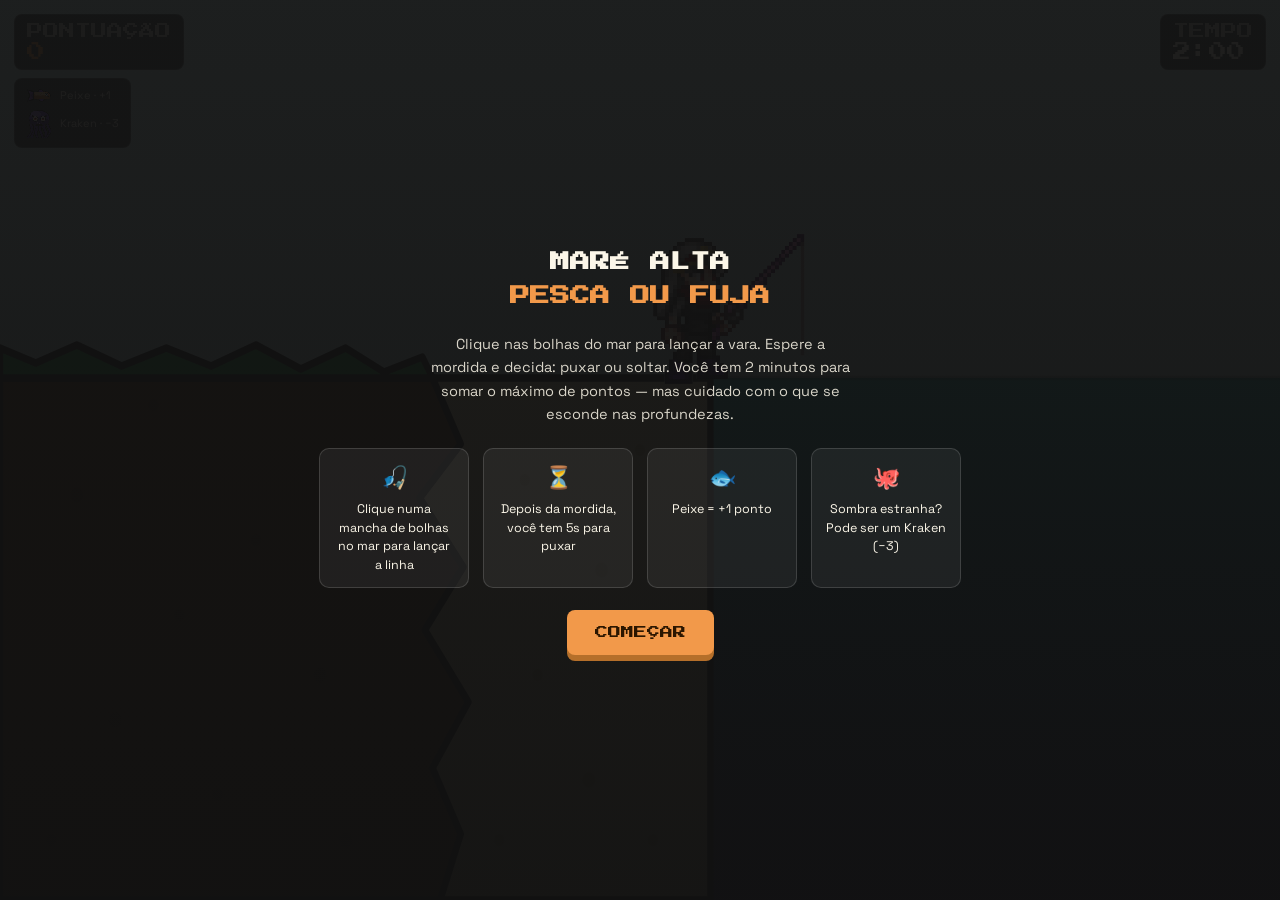
==== pesca/index.html @ 53584118 "Add files via upload" ====
<!DOCTYPE html>
<html lang="pt-BR">
<head>
<meta charset="UTF-8">
<meta name="viewport" content="width=device-width, initial-scale=1.0, maximum-scale=1.0, user-scalable=no">
<title>BASS PRÓ — Jogo de Pesca</title>
<link rel="preconnect" href="https://fonts.googleapis.com">
<link href="https://fonts.googleapis.com/css2?family=Press+Start+2P&family=Space+Grotesk:wght@400;500;600;700&display=swap" rel="stylesheet">
<link rel="stylesheet" href="style.css">
</head>
<body>
 
<div id="stage">
 
  <!-- CENÁRIO DE FUNDO: corte transversal de penhasco / areia / oceano -->
  <svg id="scene-bg" viewBox="0 0 1000 600" preserveAspectRatio="none">
    <defs>
      <linearGradient id="oceanGrad" x1="0" y1="0" x2="0" y2="1">
        <stop offset="0%" stop-color="var(--water-top)"/>
        <stop offset="100%" stop-color="var(--water-bot)"/>
      </linearGradient>
    </defs>
 
    <!-- céu -->
    <rect x="0" y="0" width="1000" height="600" fill="var(--sky)"/>
 
    <!-- oceano -->
    <rect x="555" y="252" width="445" height="348" fill="url(#oceanGrad)"/>
    <line x1="555" y1="252" x2="1000" y2="252" stroke="var(--ink)" stroke-width="3" opacity="0.25"/>
 
    <!-- penhasco de terra (borda direita irregular) -->
    <path d="M0,252 L338,252 L360,296 L328,332 L362,378 L332,420 L366,468 L338,512 L360,556 L344,600 L0,600 Z"
          fill="var(--dirt)" stroke="var(--ink)" stroke-width="5" stroke-linejoin="round"/>
    <!-- textura de seixos na terra -->
    <g fill="var(--dirt-dark)" opacity="0.55">
      <circle cx="60" cy="330" r="5"/><circle cx="140" cy="410" r="4"/><circle cx="90" cy="480" r="5"/>
      <circle cx="200" cy="360" r="4"/><circle cx="250" cy="450" r="5"/><circle cx="170" cy="530" r="4"/>
      <circle cx="40" cy="560" r="4"/><circle cx="270" cy="560" r="5"/><circle cx="120" cy="270" r="4"/>
    </g>
 
    <!-- topo de grama -->
    <path d="M0,252 L338,252 L330,238 L300,248 L270,232 L235,246 L200,230 L165,244 L130,232 L95,244 L60,230 L28,242 L0,232 Z"
          fill="var(--grass)" stroke="var(--ink)" stroke-width="5" stroke-linejoin="round"/>
 
    <!-- praia de areia (entre o penhasco e a água) -->
    <path d="M338,252 L360,296 L328,332 L362,378 L332,420 L366,468 L338,512 L360,556 L344,600 L555,600 L555,252 Z"
          fill="var(--sand)" stroke="var(--ink)" stroke-width="5" stroke-linejoin="round"/>
    <g fill="var(--sand-dark)" opacity="0.7">
      <circle cx="410" cy="320" r="4"/><circle cx="470" cy="380" r="5"/><circle cx="420" cy="450" r="4"/>
      <circle cx="500" cy="300" r="4"/><circle cx="460" cy="520" r="5"/><circle cx="510" cy="560" r="4"/>
      <circle cx="390" cy="560" r="4"/>
    </g>
  </svg>
 
  <svg id="rodline"><line id="line-el" x1="0" y1="0" x2="0" y2="0"></line></svg>
 
  <div id="angler">
    <img id="angler-img" src="angler-idle.png" class="pose-idle" alt="Pescador">
  </div>
 
  <div id="bite-card">
    <div id="bite-shadow"></div>
    <div id="bite-timer"><div id="bite-timer-fill"></div></div>
    <div class="bite-actions">
      <button class="bite-btn" id="btn-reel">PUXAR</button>
      <button class="bite-btn" id="btn-release">SOLTAR</button>
    </div>
  </div>
 
  <div id="hud">
    <div class="hud-chip" id="score-chip">
      <div class="label pixel">PONTUAÇÃO</div>
      <div class="value pixel" id="score-val">0</div>
    </div>
    <div class="hud-chip" id="time-chip">
      <div class="label pixel">TEMPO</div>
      <div class="value pixel" id="time-val">2:00</div>
    </div>
  </div>
 
  <div id="legend">
    <div class="row"><img class="swatch-fish" src="peixe.png" alt=""> Peixe · +1</div>
    <div class="row"><img class="swatch-kraken" src="kraken.png" alt=""> Kraken · −3</div>
  </div>
 
  <div class="overlay" id="start-overlay">
    <h1 class="pixel">MARÉ&nbsp;ALTA<br><span class="accent">PESCA&nbsp;OU&nbsp;FUJA</span></h1>
    <p>Clique nas bolhas do mar para lançar a vara. Espere a mordida e decida: puxar ou soltar. Você tem 2 minutos para somar o máximo de pontos — mas cuidado com o que se esconde nas profundezas.</p>
    <div class="rules">
      <div class="rule-card"><div class="icon">🎣</div>Clique numa mancha de bolhas no mar para lançar a linha</div>
      <div class="rule-card"><div class="icon">⏳</div>Depois da mordida, você tem 5s para puxar</div>
      <div class="rule-card"><div class="icon">🐟</div>Peixe = +1 ponto</div>
      <div class="rule-card"><div class="icon">🐙</div>Sombra estranha? Pode ser um Kraken (−3)</div>
    </div>
    <button class="cta" id="btn-start">COMEÇAR</button>
  </div>
 
  <div class="overlay hidden" id="end-overlay">
    <h1 class="pixel">TEMPO&nbsp;ESGOTADO</h1>
    <div class="pixel" id="final-score">0</div>
    <div id="final-caught"><img class="final-fish" src="peixe.png" alt="">peixes capturados</div>
    <button class="cta" id="btn-restart">PESCAR DE NOVO</button>
  </div>
</div>
 
<script src="script.js"></script>
</body>
</html>
---- pesca/style.css ----
:root{
    --sky:        #d9fbfb;
    --grass:      #1a9c3f;
    --grass-dark: #0f7a2c;
    --dirt:       #5c3410;
    --dirt-dark:  #3e2109;
    --sand:       #f2e2b0;
    --sand-dark:  #cbb87c;
    --water-top:  #2ec4c4;
    --water-bot:  #241a5e;
    --rod-red:    #ff2d2d;
    --ink:        #111111;
    --kelp:       #00ff37;
    --danger:     #e4432d;
    --gold:       #f2994a;
    --panel-bg:   rgba(17, 17, 17, 0.75);
    --panel-fg:   #fbf6e8;
  }
 
  *{ box-sizing:border-box; }
 
  html,body{
    margin:0; padding:0; height:100%;
    overflow:hidden;
    font-family:'Space Grotesk', sans-serif;
    background:#000;
    color:var(--panel-fg);
    -webkit-user-select:none; user-select:none;
  }
 
  .pixel{ font-family:'Press Start 2P', monospace; }
 
  #stage{
    position:relative;
    width:100%;
    height:100vh;
    overflow:hidden;
    background:var(--sky);
    cursor:crosshair;
  }
 
  #scene-bg{
    position:absolute; inset:0; width:100%; height:100%;
    display:block; z-index:0; pointer-events:none;
  }
 
  /* ---------- LINHA DA VARA (dinâmica, alvo do lançamento) ---------- */
  #rodline{
    position:absolute; top:0; left:0; width:100%; height:100%;
    z-index:4; pointer-events:none; display:none;
  }
  #rodline line{ stroke:var(--line-gray); stroke-width:2.5; stroke-linecap:round; }
 
  /* ---------- PESCADOR ---------- */
  /* #angler é um ponto-âncora de tamanho zero: representa o chão sob os pés do personagem.
     Cada imagem de pose é posicionada com bottom:0 (pés no chão) e um "left" próprio,
     calculado para que os pés fiquem sempre alinhados a esse mesmo ponto, mesmo trocando de pose. */
  #angler{
    position:absolute; left:53%; top:42%;
    width:0; height:0;
    transform:translate(14px, 6px);
    z-index:5; pointer-events:none;
  }
  #angler img{
    position:absolute;
    bottom:0;
    height:150px;
    width:auto;
    image-rendering:pixelated;
    image-rendering:crisp-edges;
  }
  #angler img.pose-idle{ left:-39px; }
  #angler img.pose-cast{ left:-88px; }
  #angler img.pose-pull{ left:-125px; }
 
  /* ---------- PONTOS (indicadores de bolhas) ---------- */
  .spot{
    position:absolute; width:56px; height:56px; transform:translate(-50%,-50%);
    cursor:pointer; z-index:3;
  }
  .spot .bubble{
    position:absolute; border-radius:50%;
    background:radial-gradient(circle at 35% 30%, rgba(255,255,255,0.95), rgba(217,251,251,0.35) 60%, transparent 75%);
    animation:rise 1.6s ease-in-out infinite;
  }
  .spot .b1{ width:14px; height:14px; left:18px; top:30px; animation-delay:0s; }
  .spot .b2{ width:9px;  height:9px;  left:30px; top:18px; animation-delay:0.3s;}
  .spot .b3{ width:6px;  height:6px;  left:10px; top:12px; animation-delay:0.6s;}
  .spot .b4{ width:10px; height:10px; left:40px; top:36px; animation-delay:0.45s;}
  @keyframes rise{
    0%{ transform:translateY(0); opacity:0.9;}
    100%{ transform:translateY(-14px); opacity:0.15;}
  }
  .spot.hot::after{
    content:""; position:absolute; inset:0; border-radius:50%;
    box-shadow:0 0 0 0 rgba(242,153,74,0.55);
    animation:pulse 1s ease-out infinite;
  }
  @keyframes pulse{
    0%{ box-shadow:0 0 0 0 rgba(242,153,74,0.55);}
    100%{ box-shadow:0 0 0 22px rgba(242,153,74,0);}
  }
 
  /* ---------- INTERFACE DA MORDIDA ---------- */
  #bite-card{
    position:absolute; z-index:10; transform:translate(-50%,-118%);
    background:var(--panel-bg); border:2px solid rgba(255,255,255,0.18);
    border-radius:10px; padding:10px 12px; min-width:150px;
    backdrop-filter:blur(3px);
    display:none;
    box-shadow:0 8px 24px rgba(0,0,0,0.4);
  }
  #bite-card.show{ display:block; }
  #bite-shadow{
    width:44px; height:26px; margin:0 auto 6px;
    background:var(--fish);
    -webkit-mask:radial-gradient(ellipse 55% 65% at 40% 50%, #000 60%, transparent 62%);
    mask:radial-gradient(ellipse 55% 65% at 40% 50%, #000 60%, transparent 62%);
    opacity:0.6;
  }
  #bite-shadow.suspicious{ width:52px; height:34px; background:var(--kraken); opacity:0.75; }
  #bite-timer{
    height:5px; border-radius:3px; background:rgba(255,255,255,0.18);
    overflow:hidden; margin:6px 0 9px;
  }
  #bite-timer > div{ height:100%; background:var(--gold); width:100%; transform-origin:left; }
  .bite-actions{ display:flex; gap:6px; }
  .bite-btn{
    flex:1; font-family:'Space Grotesk', sans-serif; font-weight:600;
    font-size:12.5px; padding:7px 6px; border-radius:6px; border:none; cursor:pointer;
  }
  #btn-reel{ background:var(--kelp); color:#04231a; }
  #btn-release{ background:transparent; color:var(--panel-fg); border:1.5px solid rgba(255,255,255,0.4); }
  .bite-btn:active{ transform:scale(0.96); }
 
  /* ---------- PAINEL (HUD) ---------- */
  #hud{
    position:absolute; top:14px; left:14px; right:14px; z-index:20;
    display:flex; justify-content:space-between; align-items:flex-start;
    pointer-events:none;
  }
  .hud-chip{
    background:var(--panel-bg); border:1.5px solid rgba(255,255,255,0.18);
    border-radius:8px; padding:8px 12px; pointer-events:auto;
  }
  #score-chip .label, #time-chip .label{ font: size 20px; opacity:0.75; margin-bottom:4px; }
  #score-chip .value{ font-size:18px; color:var(--gold); }
  #time-chip .value{ font-size:18px; }
  #time-chip.warn .value{ color:var(--danger); }
 
  /* ---------- LEGENDA ---------- */
  #legend{
    position:absolute; top:78px; left:14px; z-index:20;
    background:var(--panel-bg); border:1.5px solid rgba(255,255,255,0.18);
    border-radius:8px; padding:9px 11px; font-size:11px;
    display:flex; flex-direction:column; gap:6px;
  }
  #legend .row{ display:flex; align-items:center; gap:8px; }
  #legend .swatch{ width:12px; height:12px; border-radius:3px; flex:none; }
  .swatch-fish{ width:26px; height:auto; flex:none; image-rendering:pixelated; image-rendering:crisp-edges; }
  .swatch-kraken{ width:26px; height:auto; flex:none; image-rendering:pixelated; image-rendering:crisp-edges; }
  .sw-fish{ background:var(--kelp); }
  .sw-kraken{ background:var(--kraken); }
  .sw-hot{ background:var(--gold); }
 
  /* ---------- SOBREPOSIÇÕES ---------- */
  .overlay{
    position:absolute; inset:0; z-index:50;
    background:linear-gradient(180deg, rgba(17,17,17,0.94), rgba(17,17,17,0.98));
    display:flex; flex-direction:column; align-items:center; justify-content:center;
    text-align:center; padding:24px;
  }
  .overlay.hidden{ display:none; }
  .overlay h1{ font-size:20px; line-height:1.7; margin:0 0 6px; color:var(--panel-fg); }
  .overlay h1 .accent{ color:var(--gold); }
  .overlay p{ max-width:420px; font-size:14.5px; line-height:1.6; opacity:0.85; margin:14px 0 22px; }
  .rules{ display:flex; gap:14px; flex-wrap:wrap; justify-content:center; margin-bottom:22px; }
  .rule-card{
    background:rgba(255,255,255,0.06); border:1px solid rgba(255,255,255,0.14);
    border-radius:10px; padding:12px 14px; width:150px; font-size:12.5px; line-height:1.5;
  }
  .rule-card .icon{ font-size:22px; margin-bottom:6px; }
  .cta{
    font-family:'Press Start 2P', monospace; font-size:13px;
    background:var(--gold); color:#2b1600; border:none;
    padding:16px 28px; border-radius:8px; cursor:pointer;
    box-shadow:0 6px 0 #b56f2a;
  }
  .cta:active{ transform:translateY(4px); box-shadow:0 2px 0 #b56f2a; }
  #final-score{ font-size:34px; margin:10px 0 4px; }
  #final-caught{ font-size:12px; opacity:0.7; margin-bottom:20px; display:flex; align-items:center; gap:6px; }
  .final-fish{ width:30px; height:auto; image-rendering:pixelated; image-rendering:crisp-edges; }
 
  .toast{
    position:absolute; z-index:15; transform:translate(-50%,-50%);
    font-family:'Press Start 2P', monospace; font-size:14px;
    pointer-events:none; text-shadow:2px 2px 0 rgba(0,0,0,0.4);
    animation:toastUp 0.9s ease-out forwards;
  }
  .toast.good{ color:var(--kelp); }
  .toast.bad{ color:var(--danger); }
  .toast.neutral{ color:#222; font-size:11px; }
  @keyframes toastUp{
    0%{ opacity:0; transform:translate(-50%,-40%) scale(0.8); }
    20%{ opacity:1; transform:translate(-50%,-70%) scale(1); }
    100%{ opacity:0; transform:translate(-50%,-140%) scale(1); }
  }

  .catch-fish{
    position:absolute; z-index:14; width:64px; height:auto;
    transform:translate(-50%,-50%) rotate(-8deg);
    pointer-events:none; image-rendering:pixelated; image-rendering:crisp-edges;
    animation:fishJump 0.9s ease-out forwards;
  }
  @keyframes fishJump{
    0%{ opacity:0; transform:translate(-50%,-20%) scale(0.5) rotate(0deg); }
    35%{ opacity:1; transform:translate(-50%,-115%) scale(1.05) rotate(-14deg); }
    70%{ opacity:1; transform:translate(-50%,-95%) scale(1) rotate(8deg); }
    100%{ opacity:0; transform:translate(-50%,-70%) scale(0.9) rotate(0deg); }
  }

  .catch-kraken{
    position:absolute; z-index:14; width:96px; height:auto;
    transform:translate(-50%,-50%);
    pointer-events:none; image-rendering:pixelated; image-rendering:crisp-edges;
    animation:krakenSpook 0.9s ease-out forwards;
  }
  @keyframes krakenSpook{
    0%{ opacity:0; transform:translate(-50%,-10%) scale(0.4); }
    30%{ opacity:1; transform:translate(-50%,-90%) scale(1.15); }
    38%{ transform:translate(calc(-50% - 6px),-90%) scale(1.15); }
    46%{ transform:translate(calc(-50% + 6px),-90%) scale(1.15); }
    54%{ transform:translate(calc(-50% - 4px),-90%) scale(1.1); }
    62%{ transform:translate(calc(-50% + 4px),-90%) scale(1.1); }
    100%{ opacity:0; transform:translate(-50%,-75%) scale(0.85); }
  }
 
  @media (max-width:520px){
    .rules{ gap:8px; }
    .rule-card{ width:118px; padding:10px; font-size:11px; }
    #legend{ font-size:9.5px; padding:7px 9px; top:70px; }
    .overlay h1{ font-size:16px; }
    #angler{ width:88px; height:110px; }
  }
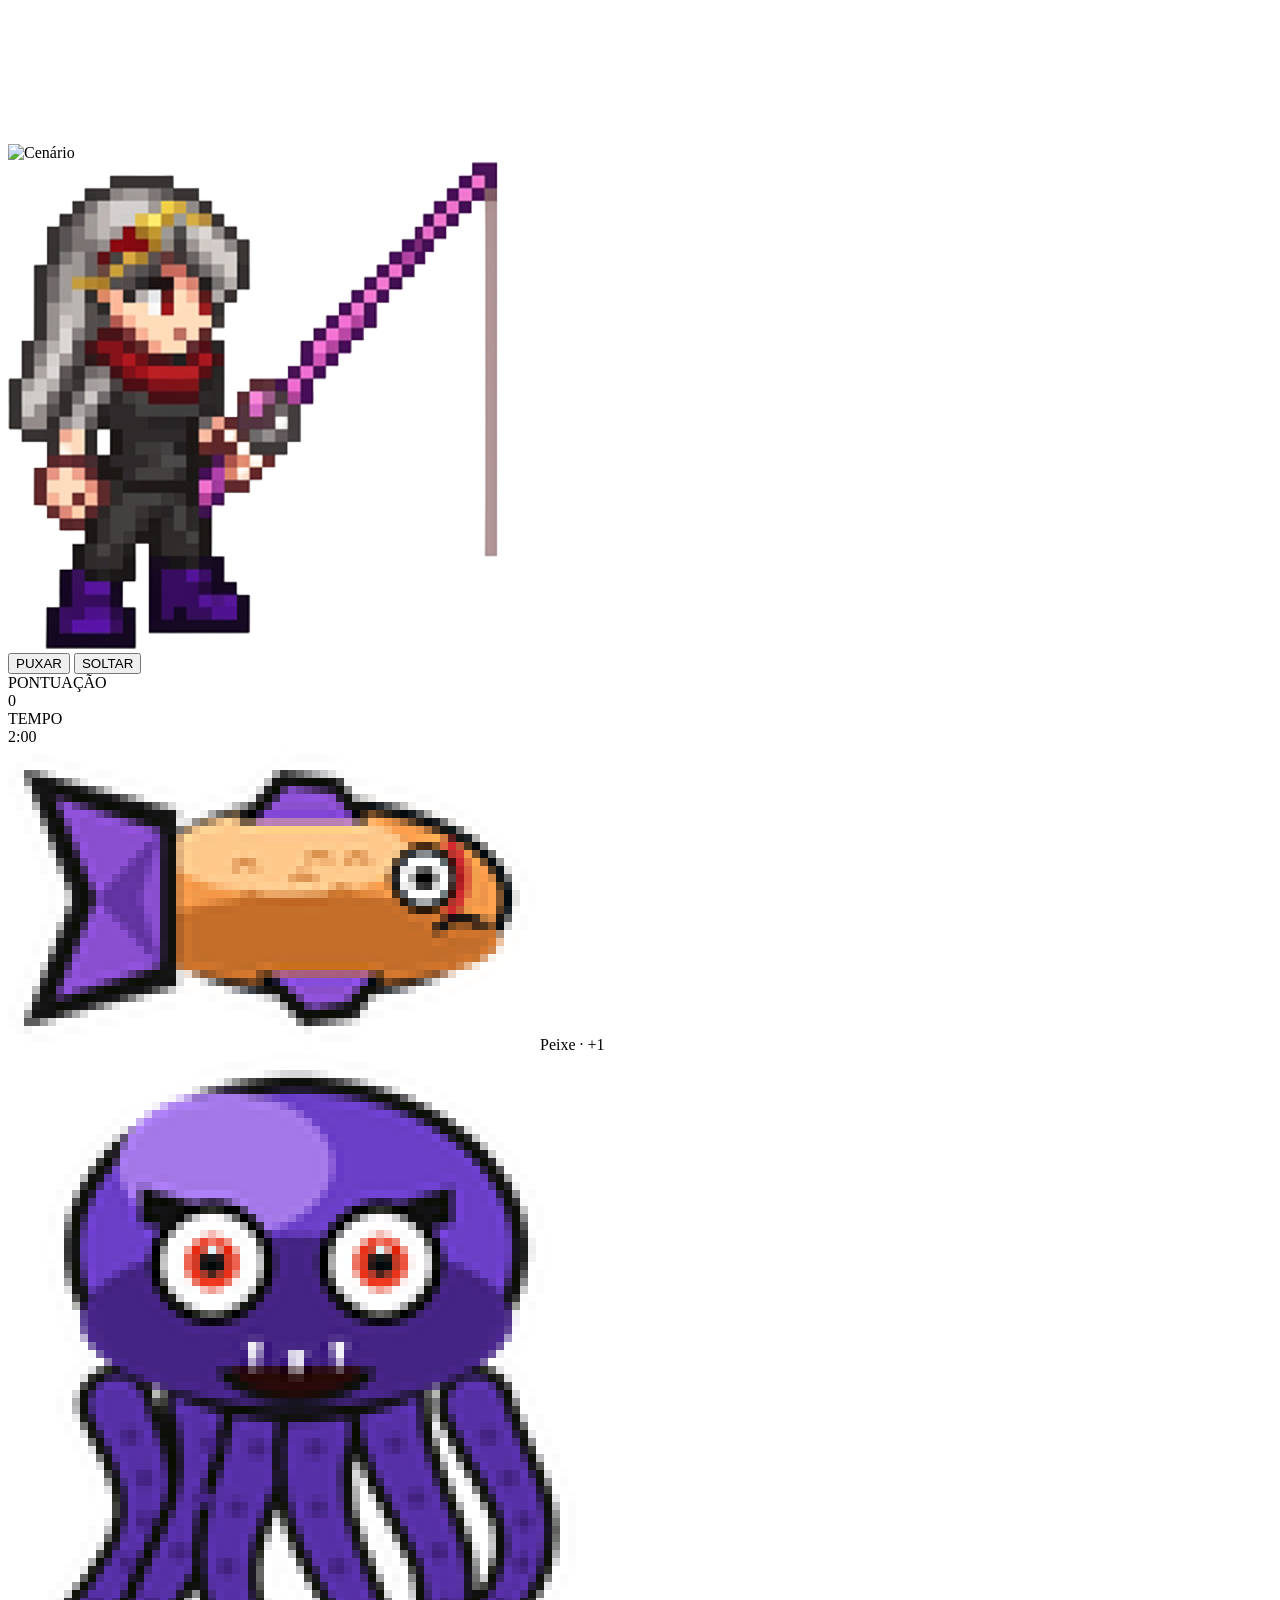
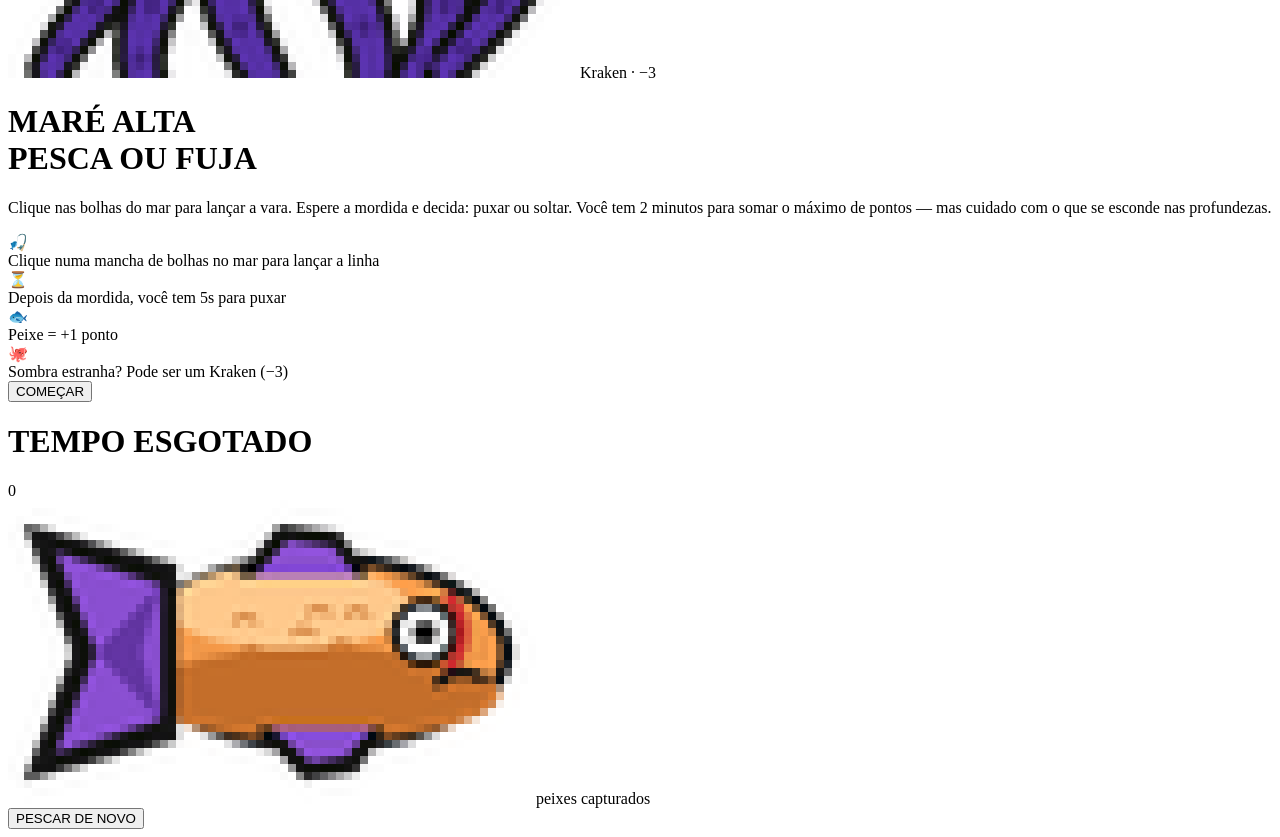
==== commit a914e35a: "Update index.html" ====
--- a/pesca/index.html
+++ b/pesca/index.html
@@ -9,55 +9,17 @@
 <link rel="stylesheet" href="style.css">
 </head>
 <body>
- 
+
 <div id="stage">
- 
-  <!-- CENÁRIO DE FUNDO: corte transversal de penhasco / areia / oceano -->
-  <svg id="scene-bg" viewBox="0 0 1000 600" preserveAspectRatio="none">
-    <defs>
-      <linearGradient id="oceanGrad" x1="0" y1="0" x2="0" y2="1">
-        <stop offset="0%" stop-color="var(--water-top)"/>
-        <stop offset="100%" stop-color="var(--water-bot)"/>
-      </linearGradient>
-    </defs>
- 
-    <!-- céu -->
-    <rect x="0" y="0" width="1000" height="600" fill="var(--sky)"/>
- 
-    <!-- oceano -->
-    <rect x="555" y="252" width="445" height="348" fill="url(#oceanGrad)"/>
-    <line x1="555" y1="252" x2="1000" y2="252" stroke="var(--ink)" stroke-width="3" opacity="0.25"/>
- 
-    <!-- penhasco de terra (borda direita irregular) -->
-    <path d="M0,252 L338,252 L360,296 L328,332 L362,378 L332,420 L366,468 L338,512 L360,556 L344,600 L0,600 Z"
-          fill="var(--dirt)" stroke="var(--ink)" stroke-width="5" stroke-linejoin="round"/>
-    <!-- textura de seixos na terra -->
-    <g fill="var(--dirt-dark)" opacity="0.55">
-      <circle cx="60" cy="330" r="5"/><circle cx="140" cy="410" r="4"/><circle cx="90" cy="480" r="5"/>
-      <circle cx="200" cy="360" r="4"/><circle cx="250" cy="450" r="5"/><circle cx="170" cy="530" r="4"/>
-      <circle cx="40" cy="560" r="4"/><circle cx="270" cy="560" r="5"/><circle cx="120" cy="270" r="4"/>
-    </g>
- 
-    <!-- topo de grama -->
-    <path d="M0,252 L338,252 L330,238 L300,248 L270,232 L235,246 L200,230 L165,244 L130,232 L95,244 L60,230 L28,242 L0,232 Z"
-          fill="var(--grass)" stroke="var(--ink)" stroke-width="5" stroke-linejoin="round"/>
- 
-    <!-- praia de areia (entre o penhasco e a água) -->
-    <path d="M338,252 L360,296 L328,332 L362,378 L332,420 L366,468 L338,512 L360,556 L344,600 L555,600 L555,252 Z"
-          fill="var(--sand)" stroke="var(--ink)" stroke-width="5" stroke-linejoin="round"/>
-    <g fill="var(--sand-dark)" opacity="0.7">
-      <circle cx="410" cy="320" r="4"/><circle cx="470" cy="380" r="5"/><circle cx="420" cy="450" r="4"/>
-      <circle cx="500" cy="300" r="4"/><circle cx="460" cy="520" r="5"/><circle cx="510" cy="560" r="4"/>
-      <circle cx="390" cy="560" r="4"/>
-    </g>
-  </svg>
- 
+
+  <img id="cenario" src="cenario.jpg" alt="Cenário">
+
   <svg id="rodline"><line id="line-el" x1="0" y1="0" x2="0" y2="0"></line></svg>
- 
+
   <div id="angler">
     <img id="angler-img" src="angler-idle.png" class="pose-idle" alt="Pescador">
   </div>
- 
+
   <div id="bite-card">
     <div id="bite-shadow"></div>
     <div id="bite-timer"><div id="bite-timer-fill"></div></div>
@@ -66,7 +28,7 @@
       <button class="bite-btn" id="btn-release">SOLTAR</button>
     </div>
   </div>
- 
+
   <div id="hud">
     <div class="hud-chip" id="score-chip">
       <div class="label pixel">PONTUAÇÃO</div>
@@ -77,12 +39,12 @@
       <div class="value pixel" id="time-val">2:00</div>
     </div>
   </div>
- 
+
   <div id="legend">
     <div class="row"><img class="swatch-fish" src="peixe.png" alt=""> Peixe · +1</div>
     <div class="row"><img class="swatch-kraken" src="kraken.png" alt=""> Kraken · −3</div>
   </div>
- 
+
   <div class="overlay" id="start-overlay">
     <h1 class="pixel">MARÉ&nbsp;ALTA<br><span class="accent">PESCA&nbsp;OU&nbsp;FUJA</span></h1>
     <p>Clique nas bolhas do mar para lançar a vara. Espere a mordida e decida: puxar ou soltar. Você tem 2 minutos para somar o máximo de pontos — mas cuidado com o que se esconde nas profundezas.</p>
@@ -94,7 +56,7 @@
     </div>
     <button class="cta" id="btn-start">COMEÇAR</button>
   </div>
- 
+
   <div class="overlay hidden" id="end-overlay">
     <h1 class="pixel">TEMPO&nbsp;ESGOTADO</h1>
     <div class="pixel" id="final-score">0</div>
@@ -102,7 +64,7 @@
     <button class="cta" id="btn-restart">PESCAR DE NOVO</button>
   </div>
 </div>
- 
+
 <script src="script.js"></script>
 </body>
-</html>+</html>
--- a/pesca/style.css
+++ b/pesca/style.css
@@ -1,244 +1,272 @@
-:root{
-    --sky:        #d9fbfb;
-    --grass:      #1a9c3f;
-    --grass-dark: #0f7a2c;
-    --dirt:       #5c3410;
-    --dirt-dark:  #3e2109;
-    --sand:       #f2e2b0;
-    --sand-dark:  #cbb87c;
-    --water-top:  #2ec4c4;
-    --water-bot:  #241a5e;
-    --rod-red:    #ff2d2d;
-    --ink:        #111111;
-    --kelp:       #00ff37;
-    --danger:     #e4432d;
-    --gold:       #f2994a;
-    --panel-bg:   rgba(17, 17, 17, 0.75);
-    --panel-fg:   #fbf6e8;
-  }
- 
-  *{ box-sizing:border-box; }
- 
-  html,body{
-    margin:0; padding:0; height:100%;
-    overflow:hidden;
-    font-family:'Space Grotesk', sans-serif;
-    background:#000;
-    color:var(--panel-fg);
-    -webkit-user-select:none; user-select:none;
-  }
- 
-  .pixel{ font-family:'Press Start 2P', monospace; }
- 
-  #stage{
-    position:relative;
-    width:100%;
-    height:100vh;
-    overflow:hidden;
-    background:var(--sky);
-    cursor:crosshair;
-  }
- 
-  #scene-bg{
-    position:absolute; inset:0; width:100%; height:100%;
-    display:block; z-index:0; pointer-events:none;
-  }
- 
-  /* ---------- LINHA DA VARA (dinâmica, alvo do lançamento) ---------- */
-  #rodline{
-    position:absolute; top:0; left:0; width:100%; height:100%;
-    z-index:4; pointer-events:none; display:none;
-  }
-  #rodline line{ stroke:var(--line-gray); stroke-width:2.5; stroke-linecap:round; }
- 
-  /* ---------- PESCADOR ---------- */
-  /* #angler é um ponto-âncora de tamanho zero: representa o chão sob os pés do personagem.
-     Cada imagem de pose é posicionada com bottom:0 (pés no chão) e um "left" próprio,
-     calculado para que os pés fiquem sempre alinhados a esse mesmo ponto, mesmo trocando de pose. */
-  #angler{
-    position:absolute; left:53%; top:42%;
-    width:0; height:0;
-    transform:translate(14px, 6px);
-    z-index:5; pointer-events:none;
-  }
-  #angler img{
-    position:absolute;
-    bottom:0;
-    height:150px;
-    width:auto;
-    image-rendering:pixelated;
-    image-rendering:crisp-edges;
-  }
-  #angler img.pose-idle{ left:-39px; }
-  #angler img.pose-cast{ left:-88px; }
-  #angler img.pose-pull{ left:-125px; }
- 
-  /* ---------- PONTOS (indicadores de bolhas) ---------- */
-  .spot{
-    position:absolute; width:56px; height:56px; transform:translate(-50%,-50%);
-    cursor:pointer; z-index:3;
-  }
-  .spot .bubble{
-    position:absolute; border-radius:50%;
-    background:radial-gradient(circle at 35% 30%, rgba(255,255,255,0.95), rgba(217,251,251,0.35) 60%, transparent 75%);
-    animation:rise 1.6s ease-in-out infinite;
-  }
-  .spot .b1{ width:14px; height:14px; left:18px; top:30px; animation-delay:0s; }
-  .spot .b2{ width:9px;  height:9px;  left:30px; top:18px; animation-delay:0.3s;}
-  .spot .b3{ width:6px;  height:6px;  left:10px; top:12px; animation-delay:0.6s;}
-  .spot .b4{ width:10px; height:10px; left:40px; top:36px; animation-delay:0.45s;}
-  @keyframes rise{
-    0%{ transform:translateY(0); opacity:0.9;}
-    100%{ transform:translateY(-14px); opacity:0.15;}
-  }
-  .spot.hot::after{
-    content:""; position:absolute; inset:0; border-radius:50%;
-    box-shadow:0 0 0 0 rgba(242,153,74,0.55);
-    animation:pulse 1s ease-out infinite;
-  }
-  @keyframes pulse{
-    0%{ box-shadow:0 0 0 0 rgba(242,153,74,0.55);}
-    100%{ box-shadow:0 0 0 22px rgba(242,153,74,0);}
-  }
- 
-  /* ---------- INTERFACE DA MORDIDA ---------- */
-  #bite-card{
-    position:absolute; z-index:10; transform:translate(-50%,-118%);
-    background:var(--panel-bg); border:2px solid rgba(255,255,255,0.18);
-    border-radius:10px; padding:10px 12px; min-width:150px;
-    backdrop-filter:blur(3px);
-    display:none;
-    box-shadow:0 8px 24px rgba(0,0,0,0.4);
-  }
-  #bite-card.show{ display:block; }
-  #bite-shadow{
-    width:44px; height:26px; margin:0 auto 6px;
-    background:var(--fish);
-    -webkit-mask:radial-gradient(ellipse 55% 65% at 40% 50%, #000 60%, transparent 62%);
-    mask:radial-gradient(ellipse 55% 65% at 40% 50%, #000 60%, transparent 62%);
-    opacity:0.6;
-  }
-  #bite-shadow.suspicious{ width:52px; height:34px; background:var(--kraken); opacity:0.75; }
-  #bite-timer{
-    height:5px; border-radius:3px; background:rgba(255,255,255,0.18);
-    overflow:hidden; margin:6px 0 9px;
-  }
-  #bite-timer > div{ height:100%; background:var(--gold); width:100%; transform-origin:left; }
-  .bite-actions{ display:flex; gap:6px; }
-  .bite-btn{
-    flex:1; font-family:'Space Grotesk', sans-serif; font-weight:600;
-    font-size:12.5px; padding:7px 6px; border-radius:6px; border:none; cursor:pointer;
-  }
-  #btn-reel{ background:var(--kelp); color:#04231a; }
-  #btn-release{ background:transparent; color:var(--panel-fg); border:1.5px solid rgba(255,255,255,0.4); }
-  .bite-btn:active{ transform:scale(0.96); }
- 
-  /* ---------- PAINEL (HUD) ---------- */
-  #hud{
-    position:absolute; top:14px; left:14px; right:14px; z-index:20;
-    display:flex; justify-content:space-between; align-items:flex-start;
-    pointer-events:none;
-  }
-  .hud-chip{
-    background:var(--panel-bg); border:1.5px solid rgba(255,255,255,0.18);
-    border-radius:8px; padding:8px 12px; pointer-events:auto;
-  }
-  #score-chip .label, #time-chip .label{ font: size 20px; opacity:0.75; margin-bottom:4px; }
-  #score-chip .value{ font-size:18px; color:var(--gold); }
-  #time-chip .value{ font-size:18px; }
-  #time-chip.warn .value{ color:var(--danger); }
- 
-  /* ---------- LEGENDA ---------- */
-  #legend{
-    position:absolute; top:78px; left:14px; z-index:20;
-    background:var(--panel-bg); border:1.5px solid rgba(255,255,255,0.18);
-    border-radius:8px; padding:9px 11px; font-size:11px;
-    display:flex; flex-direction:column; gap:6px;
-  }
-  #legend .row{ display:flex; align-items:center; gap:8px; }
-  #legend .swatch{ width:12px; height:12px; border-radius:3px; flex:none; }
-  .swatch-fish{ width:26px; height:auto; flex:none; image-rendering:pixelated; image-rendering:crisp-edges; }
-  .swatch-kraken{ width:26px; height:auto; flex:none; image-rendering:pixelated; image-rendering:crisp-edges; }
-  .sw-fish{ background:var(--kelp); }
-  .sw-kraken{ background:var(--kraken); }
-  .sw-hot{ background:var(--gold); }
- 
-  /* ---------- SOBREPOSIÇÕES ---------- */
-  .overlay{
-    position:absolute; inset:0; z-index:50;
-    background:linear-gradient(180deg, rgba(17,17,17,0.94), rgba(17,17,17,0.98));
-    display:flex; flex-direction:column; align-items:center; justify-content:center;
-    text-align:center; padding:24px;
-  }
-  .overlay.hidden{ display:none; }
-  .overlay h1{ font-size:20px; line-height:1.7; margin:0 0 6px; color:var(--panel-fg); }
-  .overlay h1 .accent{ color:var(--gold); }
-  .overlay p{ max-width:420px; font-size:14.5px; line-height:1.6; opacity:0.85; margin:14px 0 22px; }
-  .rules{ display:flex; gap:14px; flex-wrap:wrap; justify-content:center; margin-bottom:22px; }
-  .rule-card{
-    background:rgba(255,255,255,0.06); border:1px solid rgba(255,255,255,0.14);
-    border-radius:10px; padding:12px 14px; width:150px; font-size:12.5px; line-height:1.5;
-  }
-  .rule-card .icon{ font-size:22px; margin-bottom:6px; }
-  .cta{
-    font-family:'Press Start 2P', monospace; font-size:13px;
-    background:var(--gold); color:#2b1600; border:none;
-    padding:16px 28px; border-radius:8px; cursor:pointer;
-    box-shadow:0 6px 0 #b56f2a;
-  }
-  .cta:active{ transform:translateY(4px); box-shadow:0 2px 0 #b56f2a; }
-  #final-score{ font-size:34px; margin:10px 0 4px; }
-  #final-caught{ font-size:12px; opacity:0.7; margin-bottom:20px; display:flex; align-items:center; gap:6px; }
-  .final-fish{ width:30px; height:auto; image-rendering:pixelated; image-rendering:crisp-edges; }
- 
-  .toast{
-    position:absolute; z-index:15; transform:translate(-50%,-50%);
-    font-family:'Press Start 2P', monospace; font-size:14px;
-    pointer-events:none; text-shadow:2px 2px 0 rgba(0,0,0,0.4);
-    animation:toastUp 0.9s ease-out forwards;
-  }
-  .toast.good{ color:var(--kelp); }
-  .toast.bad{ color:var(--danger); }
-  .toast.neutral{ color:#222; font-size:11px; }
-  @keyframes toastUp{
-    0%{ opacity:0; transform:translate(-50%,-40%) scale(0.8); }
-    20%{ opacity:1; transform:translate(-50%,-70%) scale(1); }
-    100%{ opacity:0; transform:translate(-50%,-140%) scale(1); }
+(function(){
+  "use strict";
+ 
+  const stage = document.getElementById('stage');
+  const scoreVal = document.getElementById('score-val');
+  const timeVal = document.getElementById('time-val');
+  const timeChip = document.getElementById('time-chip');
+  const startOverlay = document.getElementById('start-overlay');
+  const endOverlay = document.getElementById('end-overlay');
+  const finalScore = document.getElementById('final-score');
+  const finalCaught = document.getElementById('final-caught');
+  const angler = document.getElementById('angler');
+  const anglerImg = document.getElementById('angler-img');
+  const rodlineSvg = document.getElementById('rodline');
+  const lineEl = document.getElementById('line-el');
+ 
+  // Poses do personagem: cada uma tem sua própria imagem e o deslocamento (left)
+  // necessário para manter os pés alinhados ao ponto-âncora #angler.
+  const POSES = {
+    idle: { src: 'angler-idle.png', left: -39 },
+    cast: { src: 'angler-cast.png', left: -88 },
+    pull: { src: 'angler-pull.png', left: -125 }
+  };
+  let pullResetId = null;
+ 
+  function setPose(name){
+    const cfg = POSES[name];
+    if (!cfg) return;
+    anglerImg.src = cfg.src;
+    anglerImg.className = 'pose-' + name;
+    anglerImg.style.left = cfg.left + 'px';
+  }
+ 
+  const biteCard = document.getElementById('bite-card');
+  const biteShadow = document.getElementById('bite-shadow');
+  const biteTimerFill = document.getElementById('bite-timer-fill');
+  const btnReel = document.getElementById('btn-reel');
+  const btnRelease = document.getElementById('btn-release');
+ 
+  const GAME_SECONDS = 120;
+  const REEL_WINDOW_MS = 5000;
+  const KRAKEN_CHANCE = 0.22;
+  const SPOT_LIFETIME_MS = 6500;
+  const MAX_SPOTS = 3;
+  const SPAWN_INTERVAL_MS = 1400;
+ 
+  let score = 0;
+  let caughtCount = 0;
+  let timeLeft = GAME_SECONDS;
+  let running = false;
+  let spots = [];
+  let spawnTimer = null;
+  let clockTimer = null;
+  let activeBite = null;
+ 
+  // Região do oceano como frações da caixa do palco (corresponde à cena SVG: a água começa em ~55,5% na horizontal, o horizonte em ~42% na vertical)
+  function playAreaBounds(){
+    const r = stage.getBoundingClientRect();
+    return {
+    minX: r.width * 0.60,
+    maxX: r.width * 0.93,
+    minY: r.height * 0.62,   
+    maxY: r.height * 0.90
+    };
+  }
+ 
+  function anglerAnchor(){
+    // #angler tem tamanho zero e marca o ponto no chão onde os pés do personagem ficam.
+    // A partir dele, aplicamos o deslocamento fixo até a ponta da vara na pose "cast"
+    // (medido na própria arte do personagem lançando a linha).
+    const r = angler.getBoundingClientRect();
+    const sr = stage.getBoundingClientRect();
+    return { x: (r.left - sr.left) + 93, y: (r.top - sr.top) - 134 };
+  }
+ 
+  function spawnSpot(){
+    if (!running) return;
+    if (spots.length >= MAX_SPOTS) return;
+    const b = playAreaBounds();
+    const x = b.minX + Math.random() * (b.maxX - b.minX);
+    const y = b.minY + Math.random() * (b.maxY - b.minY);
+    const isKraken = Math.random() < KRAKEN_CHANCE;
+ 
+    const el = document.createElement('div');
+    el.className = 'spot hot';
+    el.style.left = x + 'px';
+    el.style.top = y + 'px';
+    el.innerHTML = isKraken
+      ? '<div class="bubble b1"></div><div class="bubble b2"></div><div class="bubble b3"></div><div class="bubble b4"></div>'
+      : '<div class="bubble b1"></div><div class="bubble b2"></div><div class="bubble b3"></div>';
+ 
+    const record = { el, x, y, isKraken, expireId: null };
+    el.addEventListener('click', () => castTo(record));
+    stage.appendChild(el);
+ 
+    record.expireId = setTimeout(() => removeSpot(record), SPOT_LIFETIME_MS);
+    spots.push(record);
+  }
+ 
+  function removeSpot(record){
+    const idx = spots.indexOf(record);
+    if (idx !== -1) spots.splice(idx, 1);
+    if (record.el && record.el.parentNode) record.el.parentNode.removeChild(record.el);
+    if (record.expireId) clearTimeout(record.expireId);
+  }
+ 
+  function drawLine(x1,y1,x2,y2){
+    lineEl.setAttribute('x1', x1);
+    lineEl.setAttribute('y1', y1);
+    lineEl.setAttribute('x2', x2);
+    lineEl.setAttribute('y2', y2);
+    rodlineSvg.style.display = 'block';
+  }
+ 
+  function hideLine(){ rodlineSvg.style.display = 'none'; }
+ 
+  function castTo(record){
+    if (!running || activeBite) return;
+    const isKraken = record.isKraken;
+    removeSpot(record);
+ 
+    setPose('cast');
+    const anchor = anglerAnchor();
+    drawLine(anchor.x, anchor.y, record.x, record.y);
+ 
+    setTimeout(() => {
+      if (!running) return;
+      startBite(record.x, record.y, isKraken);
+    }, 350);
+  }
+ 
+  function startBite(x, y, isKraken){
+    biteShadow.classList.toggle('suspicious', isKraken);
+    biteCard.style.left = x + 'px';
+    biteCard.style.top = y + 'px';
+    biteCard.classList.add('show');
+ 
+    biteTimerFill.style.transition = 'none';
+    biteTimerFill.style.transform = 'scaleX(1)';
+    void biteTimerFill.offsetWidth;
+    biteTimerFill.style.transition = transform ${REEL_WINDOW_MS}ms linear;
+    biteTimerFill.style.transform = 'scaleX(0)';
+ 
+    const timeoutId = setTimeout(() => resolveBite(false, true), REEL_WINDOW_MS);
+    activeBite = { isKraken, x, y, timeoutId };
+  }
+ 
+  function resolveBite(reeled, escaped){
+    if (!activeBite) return;
+    clearTimeout(activeBite.timeoutId);
+    const { isKraken, x, y } = activeBite;
+    biteCard.classList.remove('show');
+    hideLine();
+    if (pullResetId) clearTimeout(pullResetId);
+ 
+    if (reeled){
+      setPose('pull');
+      pullResetId = setTimeout(() => setPose('idle'), 450);
+      if (isKraken){
+        score -= 3;
+        showToast(x, y, '−3 KRAKEN!', 'bad');
+        showCaughtKraken(x, y);
+      } else {
+        score += 1;
+        caughtCount += 1;
+        showToast(x, y, '+1 PEIXE', 'good');
+        showCaughtFish(x, y);
+      }
+    } else if (escaped){
+      setPose('idle');
+      showToast(x, y, 'FUGIU...', 'neutral');
+    } else {
+      setPose('idle');
+      showToast(x, y, 'SOLTO', 'neutral');
+    }
+ 
+    scoreVal.textContent = score;
+    activeBite = null;
+  }
+ 
+  function showToast(x, y, text, kind){
+    const t = document.createElement('div');
+    t.className = 'toast ' + kind;
+    t.textContent = text;
+    t.style.left = x + 'px';
+    t.style.top = y + 'px';
+    stage.appendChild(t);
+    setTimeout(() => t.remove(), 950);
   }
 
-  .catch-fish{
-    position:absolute; z-index:14; width:64px; height:auto;
-    transform:translate(-50%,-50%) rotate(-8deg);
-    pointer-events:none; image-rendering:pixelated; image-rendering:crisp-edges;
-    animation:fishJump 0.9s ease-out forwards;
-  }
-  @keyframes fishJump{
-    0%{ opacity:0; transform:translate(-50%,-20%) scale(0.5) rotate(0deg); }
-    35%{ opacity:1; transform:translate(-50%,-115%) scale(1.05) rotate(-14deg); }
-    70%{ opacity:1; transform:translate(-50%,-95%) scale(1) rotate(8deg); }
-    100%{ opacity:0; transform:translate(-50%,-70%) scale(0.9) rotate(0deg); }
+  function showCaughtFish(x, y){
+    const f = document.createElement('img');
+    f.src = 'peixe.png';
+    f.className = 'catch-fish';
+    f.alt = '';
+    f.style.left = x + 'px';
+    f.style.top = y + 'px';
+    stage.appendChild(f);
+    setTimeout(() => f.remove(), 900);
   }
 
-  .catch-kraken{
-    position:absolute; z-index:14; width:96px; height:auto;
-    transform:translate(-50%,-50%);
-    pointer-events:none; image-rendering:pixelated; image-rendering:crisp-edges;
-    animation:krakenSpook 0.9s ease-out forwards;
-  }
-  @keyframes krakenSpook{
-    0%{ opacity:0; transform:translate(-50%,-10%) scale(0.4); }
-    30%{ opacity:1; transform:translate(-50%,-90%) scale(1.15); }
-    38%{ transform:translate(calc(-50% - 6px),-90%) scale(1.15); }
-    46%{ transform:translate(calc(-50% + 6px),-90%) scale(1.15); }
-    54%{ transform:translate(calc(-50% - 4px),-90%) scale(1.1); }
-    62%{ transform:translate(calc(-50% + 4px),-90%) scale(1.1); }
-    100%{ opacity:0; transform:translate(-50%,-75%) scale(0.85); }
-  }
- 
-  @media (max-width:520px){
-    .rules{ gap:8px; }
-    .rule-card{ width:118px; padding:10px; font-size:11px; }
-    #legend{ font-size:9.5px; padding:7px 9px; top:70px; }
-    .overlay h1{ font-size:16px; }
-    #angler{ width:88px; height:110px; }
-  }+  function showCaughtKraken(x, y){
+    const k = document.createElement('img');
+    k.src = 'kraken.png';
+    k.className = 'catch-kraken';
+    k.alt = '';
+    k.style.left = x + 'px';
+    k.style.top = y + 'px';
+    stage.appendChild(k);
+    setTimeout(() => k.remove(), 900);
+  }
+ 
+  btnReel.addEventListener('click', () => resolveBite(true, false));
+  btnRelease.addEventListener('click', () => resolveBite(false, false));
+ 
+  stage.addEventListener('contextmenu', (e) => {
+    e.preventDefault();
+    if (activeBite) resolveBite(true, false);
+  });
+ 
+  function tick(){
+    timeLeft -= 1;
+    const m = Math.floor(timeLeft / 60);
+    const s = String(timeLeft % 60).padStart(2,'0');
+    timeVal.textContent = ${m}:${s};
+    timeChip.classList.toggle('warn', timeLeft <= 15);
+    if (timeLeft <= 0) endGame();
+  }
+ 
+  function startGame(){
+    score = 0; caughtCount = 0; timeLeft = GAME_SECONDS;
+    scoreVal.textContent = '0';
+    timeVal.textContent = '2:00';
+    timeChip.classList.remove('warn');
+    spots.forEach(removeSpot);
+    spots = [];
+    activeBite = null;
+    biteCard.classList.remove('show');
+    hideLine();
+    if (pullResetId) clearTimeout(pullResetId);
+    setPose('idle');
+    running = true;
+ 
+    startOverlay.classList.add('hidden');
+    endOverlay.classList.add('hidden');
+ 
+    spawnSpot();
+    spawnTimer = setInterval(spawnSpot, SPAWN_INTERVAL_MS);
+    clockTimer = setInterval(tick, 1000);
+  }
+ 
+  function endGame(){
+    running = false;
+    clearInterval(spawnTimer);
+    clearInterval(clockTimer);
+    spots.forEach(removeSpot);
+    spots = [];
+    if (activeBite){
+      clearTimeout(activeBite.timeoutId);
+      activeBite = null;
+      biteCard.classList.remove('show');
+      hideLine();
+    }
+    finalScore.textContent = score;
+    finalCaught.textContent = caughtCount + (caughtCount === 1 ? ' peixe capturado' : ' peixes capturados');
+    endOverlay.classList.remove('hidden');
+  }
+ 
+  document.getElementById('btn-start').addEventListener('click', startGame);
+  document.getElementById('btn-restart').addEventListener('click', startGame);
+ 
+})();
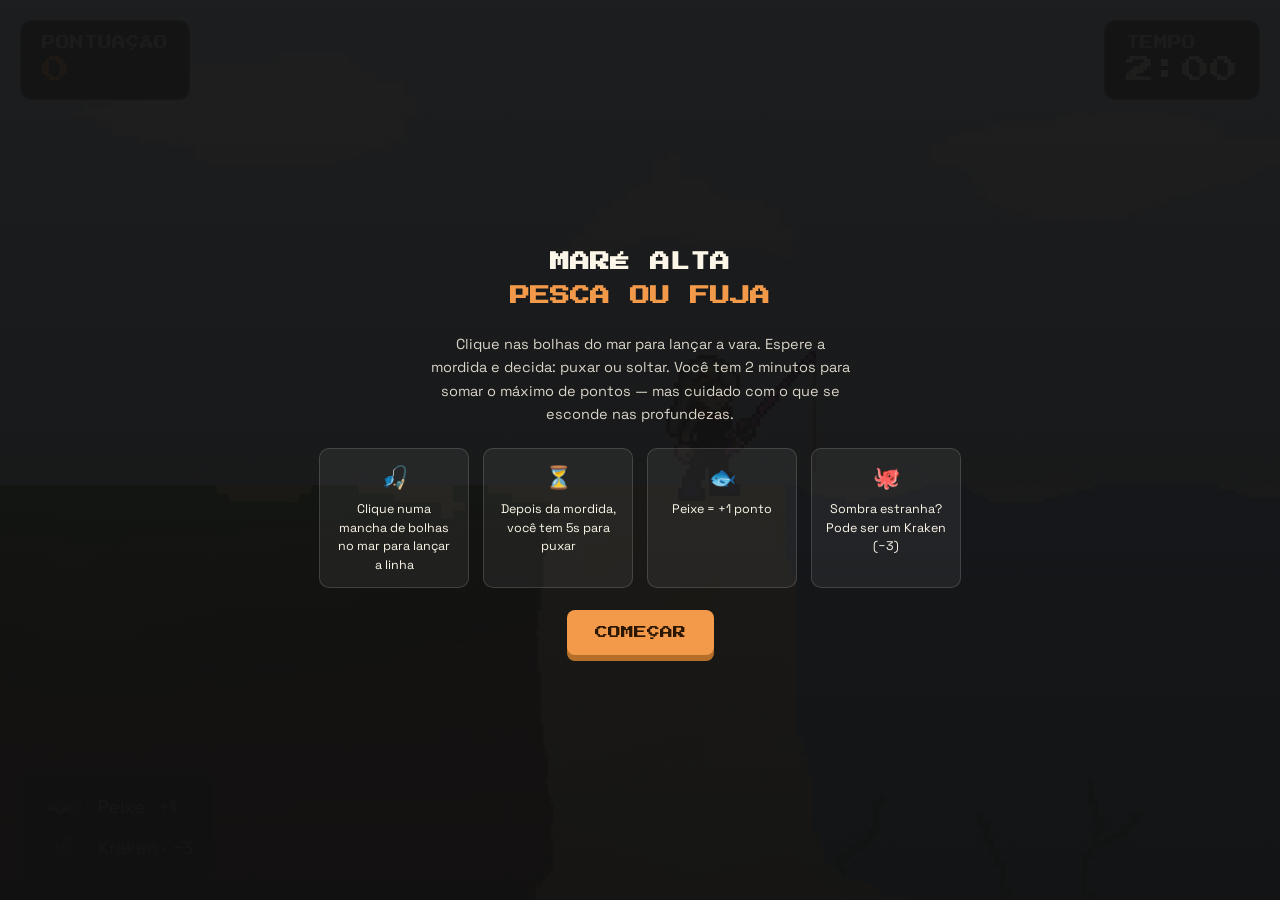
==== commit b93b2cd7: "Add files via upload" ====
--- a/pesca/index.html
+++ b/pesca/index.html
@@ -41,8 +41,8 @@
   </div>
 
   <div id="legend">
-    <div class="row"><img class="swatch-fish" src="peixe.png" alt=""> Peixe · +1</div>
-    <div class="row"><img class="swatch-kraken" src="kraken.png" alt=""> Kraken · −3</div>
+    <div class="row"><img class="swatch-fish" src="peixe 1.png" alt=""> Peixe · +1</div>
+    <div class="row"><img class="swatch-kraken" src="kraken 1.png" alt=""> Kraken · −3</div>
   </div>
 
   <div class="overlay" id="start-overlay">
@@ -67,4 +67,4 @@
 
 <script src="script.js"></script>
 </body>
-</html>
+</html>
--- a/pesca/style.css
+++ b/pesca/style.css
@@ -1,272 +1,231 @@
-(function(){
-  "use strict";
- 
-  const stage = document.getElementById('stage');
-  const scoreVal = document.getElementById('score-val');
-  const timeVal = document.getElementById('time-val');
-  const timeChip = document.getElementById('time-chip');
-  const startOverlay = document.getElementById('start-overlay');
-  const endOverlay = document.getElementById('end-overlay');
-  const finalScore = document.getElementById('final-score');
-  const finalCaught = document.getElementById('final-caught');
-  const angler = document.getElementById('angler');
-  const anglerImg = document.getElementById('angler-img');
-  const rodlineSvg = document.getElementById('rodline');
-  const lineEl = document.getElementById('line-el');
- 
-  // Poses do personagem: cada uma tem sua própria imagem e o deslocamento (left)
-  // necessário para manter os pés alinhados ao ponto-âncora #angler.
-  const POSES = {
-    idle: { src: 'angler-idle.png', left: -39 },
-    cast: { src: 'angler-cast.png', left: -88 },
-    pull: { src: 'angler-pull.png', left: -125 }
-  };
-  let pullResetId = null;
- 
-  function setPose(name){
-    const cfg = POSES[name];
-    if (!cfg) return;
-    anglerImg.src = cfg.src;
-    anglerImg.className = 'pose-' + name;
-    anglerImg.style.left = cfg.left + 'px';
-  }
- 
-  const biteCard = document.getElementById('bite-card');
-  const biteShadow = document.getElementById('bite-shadow');
-  const biteTimerFill = document.getElementById('bite-timer-fill');
-  const btnReel = document.getElementById('btn-reel');
-  const btnRelease = document.getElementById('btn-release');
- 
-  const GAME_SECONDS = 120;
-  const REEL_WINDOW_MS = 5000;
-  const KRAKEN_CHANCE = 0.22;
-  const SPOT_LIFETIME_MS = 6500;
-  const MAX_SPOTS = 3;
-  const SPAWN_INTERVAL_MS = 1400;
- 
-  let score = 0;
-  let caughtCount = 0;
-  let timeLeft = GAME_SECONDS;
-  let running = false;
-  let spots = [];
-  let spawnTimer = null;
-  let clockTimer = null;
-  let activeBite = null;
- 
-  // Região do oceano como frações da caixa do palco (corresponde à cena SVG: a água começa em ~55,5% na horizontal, o horizonte em ~42% na vertical)
-  function playAreaBounds(){
-    const r = stage.getBoundingClientRect();
-    return {
-    minX: r.width * 0.60,
-    maxX: r.width * 0.93,
-    minY: r.height * 0.62,   
-    maxY: r.height * 0.90
-    };
-  }
- 
-  function anglerAnchor(){
-    // #angler tem tamanho zero e marca o ponto no chão onde os pés do personagem ficam.
-    // A partir dele, aplicamos o deslocamento fixo até a ponta da vara na pose "cast"
-    // (medido na própria arte do personagem lançando a linha).
-    const r = angler.getBoundingClientRect();
-    const sr = stage.getBoundingClientRect();
-    return { x: (r.left - sr.left) + 93, y: (r.top - sr.top) - 134 };
-  }
- 
-  function spawnSpot(){
-    if (!running) return;
-    if (spots.length >= MAX_SPOTS) return;
-    const b = playAreaBounds();
-    const x = b.minX + Math.random() * (b.maxX - b.minX);
-    const y = b.minY + Math.random() * (b.maxY - b.minY);
-    const isKraken = Math.random() < KRAKEN_CHANCE;
- 
-    const el = document.createElement('div');
-    el.className = 'spot hot';
-    el.style.left = x + 'px';
-    el.style.top = y + 'px';
-    el.innerHTML = isKraken
-      ? '<div class="bubble b1"></div><div class="bubble b2"></div><div class="bubble b3"></div><div class="bubble b4"></div>'
-      : '<div class="bubble b1"></div><div class="bubble b2"></div><div class="bubble b3"></div>';
- 
-    const record = { el, x, y, isKraken, expireId: null };
-    el.addEventListener('click', () => castTo(record));
-    stage.appendChild(el);
- 
-    record.expireId = setTimeout(() => removeSpot(record), SPOT_LIFETIME_MS);
-    spots.push(record);
-  }
- 
-  function removeSpot(record){
-    const idx = spots.indexOf(record);
-    if (idx !== -1) spots.splice(idx, 1);
-    if (record.el && record.el.parentNode) record.el.parentNode.removeChild(record.el);
-    if (record.expireId) clearTimeout(record.expireId);
-  }
- 
-  function drawLine(x1,y1,x2,y2){
-    lineEl.setAttribute('x1', x1);
-    lineEl.setAttribute('y1', y1);
-    lineEl.setAttribute('x2', x2);
-    lineEl.setAttribute('y2', y2);
-    rodlineSvg.style.display = 'block';
-  }
- 
-  function hideLine(){ rodlineSvg.style.display = 'none'; }
- 
-  function castTo(record){
-    if (!running || activeBite) return;
-    const isKraken = record.isKraken;
-    removeSpot(record);
- 
-    setPose('cast');
-    const anchor = anglerAnchor();
-    drawLine(anchor.x, anchor.y, record.x, record.y);
- 
-    setTimeout(() => {
-      if (!running) return;
-      startBite(record.x, record.y, isKraken);
-    }, 350);
-  }
- 
-  function startBite(x, y, isKraken){
-    biteShadow.classList.toggle('suspicious', isKraken);
-    biteCard.style.left = x + 'px';
-    biteCard.style.top = y + 'px';
-    biteCard.classList.add('show');
- 
-    biteTimerFill.style.transition = 'none';
-    biteTimerFill.style.transform = 'scaleX(1)';
-    void biteTimerFill.offsetWidth;
-    biteTimerFill.style.transition = transform ${REEL_WINDOW_MS}ms linear;
-    biteTimerFill.style.transform = 'scaleX(0)';
- 
-    const timeoutId = setTimeout(() => resolveBite(false, true), REEL_WINDOW_MS);
-    activeBite = { isKraken, x, y, timeoutId };
-  }
- 
-  function resolveBite(reeled, escaped){
-    if (!activeBite) return;
-    clearTimeout(activeBite.timeoutId);
-    const { isKraken, x, y } = activeBite;
-    biteCard.classList.remove('show');
-    hideLine();
-    if (pullResetId) clearTimeout(pullResetId);
- 
-    if (reeled){
-      setPose('pull');
-      pullResetId = setTimeout(() => setPose('idle'), 450);
-      if (isKraken){
-        score -= 3;
-        showToast(x, y, '−3 KRAKEN!', 'bad');
-        showCaughtKraken(x, y);
-      } else {
-        score += 1;
-        caughtCount += 1;
-        showToast(x, y, '+1 PEIXE', 'good');
-        showCaughtFish(x, y);
-      }
-    } else if (escaped){
-      setPose('idle');
-      showToast(x, y, 'FUGIU...', 'neutral');
-    } else {
-      setPose('idle');
-      showToast(x, y, 'SOLTO', 'neutral');
-    }
- 
-    scoreVal.textContent = score;
-    activeBite = null;
-  }
- 
-  function showToast(x, y, text, kind){
-    const t = document.createElement('div');
-    t.className = 'toast ' + kind;
-    t.textContent = text;
-    t.style.left = x + 'px';
-    t.style.top = y + 'px';
-    stage.appendChild(t);
-    setTimeout(() => t.remove(), 950);
-  }
-
-  function showCaughtFish(x, y){
-    const f = document.createElement('img');
-    f.src = 'peixe.png';
-    f.className = 'catch-fish';
-    f.alt = '';
-    f.style.left = x + 'px';
-    f.style.top = y + 'px';
-    stage.appendChild(f);
-    setTimeout(() => f.remove(), 900);
-  }
-
-  function showCaughtKraken(x, y){
-    const k = document.createElement('img');
-    k.src = 'kraken.png';
-    k.className = 'catch-kraken';
-    k.alt = '';
-    k.style.left = x + 'px';
-    k.style.top = y + 'px';
-    stage.appendChild(k);
-    setTimeout(() => k.remove(), 900);
-  }
- 
-  btnReel.addEventListener('click', () => resolveBite(true, false));
-  btnRelease.addEventListener('click', () => resolveBite(false, false));
- 
-  stage.addEventListener('contextmenu', (e) => {
-    e.preventDefault();
-    if (activeBite) resolveBite(true, false);
-  });
- 
-  function tick(){
-    timeLeft -= 1;
-    const m = Math.floor(timeLeft / 60);
-    const s = String(timeLeft % 60).padStart(2,'0');
-    timeVal.textContent = ${m}:${s};
-    timeChip.classList.toggle('warn', timeLeft <= 15);
-    if (timeLeft <= 0) endGame();
-  }
- 
-  function startGame(){
-    score = 0; caughtCount = 0; timeLeft = GAME_SECONDS;
-    scoreVal.textContent = '0';
-    timeVal.textContent = '2:00';
-    timeChip.classList.remove('warn');
-    spots.forEach(removeSpot);
-    spots = [];
-    activeBite = null;
-    biteCard.classList.remove('show');
-    hideLine();
-    if (pullResetId) clearTimeout(pullResetId);
-    setPose('idle');
-    running = true;
- 
-    startOverlay.classList.add('hidden');
-    endOverlay.classList.add('hidden');
- 
-    spawnSpot();
-    spawnTimer = setInterval(spawnSpot, SPAWN_INTERVAL_MS);
-    clockTimer = setInterval(tick, 1000);
-  }
- 
-  function endGame(){
-    running = false;
-    clearInterval(spawnTimer);
-    clearInterval(clockTimer);
-    spots.forEach(removeSpot);
-    spots = [];
-    if (activeBite){
-      clearTimeout(activeBite.timeoutId);
-      activeBite = null;
-      biteCard.classList.remove('show');
-      hideLine();
-    }
-    finalScore.textContent = score;
-    finalCaught.textContent = caughtCount + (caughtCount === 1 ? ' peixe capturado' : ' peixes capturados');
-    endOverlay.classList.remove('hidden');
-  }
- 
-  document.getElementById('btn-start').addEventListener('click', startGame);
-  document.getElementById('btn-restart').addEventListener('click', startGame);
- 
-})();
+:root{
+    --kelp:       #00ff37;
+    --danger:     #e4432d;
+    --gold:       #f2994a;
+    --panel-bg:   rgba(17, 17, 17, 0.75);
+    --panel-fg:   #fbf6e8;
+  }
+
+  *{ box-sizing:border-box; }
+
+html,body{
+  margin:0; padding:0; width:100%; height:100%;
+  overflow:hidden;
+  font-family:'Space Grotesk', sans-serif;
+  background:#000;
+  color:var(--panel-fg);
+  -webkit-user-select:none; user-select:none;
+}
+
+  .pixel{ font-family:'Press Start 2P', monospace; }
+
+ #stage{
+  position:relative;
+  width:100vw;
+  height:100vh;
+  overflow:hidden;
+  cursor:crosshair;
+}
+
+#cenario{
+  position:absolute; top:0; left:0;
+  width:100%; height:100%;
+  object-fit:cover;
+  z-index:0; pointer-events:none;
+}
+
+
+
+
+  /* ---------- LINHA DA VARA (dinâmica, alvo do lançamento) ---------- */
+  #rodline{
+    position:absolute; top:0; left:0; width:100%; height:100%;
+    z-index:4; pointer-events:none; display:none;
+  }
+  #rodline line{ stroke:var(--line-gray); stroke-width:2.5; stroke-linecap:round; }
+
+  /* ---------- PESCADOR ---------- */
+  #angler{
+    position:absolute; left:54%; top:55%;
+    width:0; height:0;
+    transform:translate(14px, 6px);
+    z-index:5; pointer-events:none;
+  }
+  #angler img{
+    position:absolute;
+    bottom:0;
+    height:150px;
+    width:auto;
+    image-rendering:pixelated;
+    image-rendering:crisp-edges;
+  }
+  #angler img.pose-idle{ left:-39px; }
+  #angler img.pose-cast{ left:-88px; }
+  #angler img.pose-pull{ left:-125px; }
+
+  /* ---------- PONTOS (indicadores de bolhas — criados via JS) ---------- */
+  .spot{
+    position:absolute; width:56px; height:56px; transform:translate(-50%,-50%);
+    cursor:pointer; z-index:3;
+  }
+  .spot .bubble{
+    position:absolute; border-radius:50%;
+    background:radial-gradient(circle at 35% 30%, rgba(255,255,255,0.95), rgba(217,251,251,0.35) 60%, transparent 75%);
+    animation:rise 1.6s ease-in-out infinite;
+  }
+  .spot .b1{ width:14px; height:14px; left:18px; top:30px; animation-delay:0s; }
+  .spot .b2{ width:9px;  height:9px;  left:30px; top:18px; animation-delay:0.3s;}
+  .spot .b3{ width:6px;  height:6px;  left:10px; top:12px; animation-delay:0.6s;}
+  .spot .b4{ width:10px; height:10px; left:40px; top:36px; animation-delay:0.45s;}
+  @keyframes rise{
+    0%{ transform:translateY(0); opacity:0.9;}
+    100%{ transform:translateY(-14px); opacity:0.15;}
+  }
+  .spot.hot::after{
+    content:""; position:absolute; inset:0; border-radius:50%;
+    box-shadow:0 0 0 0 rgba(242,153,74,0.55);
+    animation:pulse 1s ease-out infinite;
+  }
+  @keyframes pulse{
+    0%{ box-shadow:0 0 0 0 rgba(242,153,74,0.55);}
+    100%{ box-shadow:0 0 0 22px rgba(242,153,74,0);}
+  }
+
+  /* ---------- INTERFACE DA MORDIDA ---------- */
+  #bite-card{
+    position:absolute; z-index:10; transform:translate(-50%,-118%);
+    background:var(--panel-bg); border:2px solid rgba(255,255,255,0.18);
+    border-radius:10px; padding:10px 12px; min-width:150px;
+    backdrop-filter:blur(3px);
+    display:none;
+    box-shadow:0 8px 24px rgba(0,0,0,0.4);
+  }
+  #bite-card.show{ display:block; }
+  #bite-shadow{
+    width:44px; height:26px; margin:0 auto 6px;
+    background:var(--fish);
+    -webkit-mask:radial-gradient(ellipse 55% 65% at 40% 50%, #000 60%, transparent 62%);
+    mask:radial-gradient(ellipse 55% 65% at 40% 50%, #000 60%, transparent 62%);
+    opacity:0.6;
+  }
+  #bite-shadow.suspicious{ width:52px; height:34px; background:var(--kraken); opacity:0.75; }
+  #bite-timer{
+    height:5px; border-radius:3px; background:rgba(255,255,255,0.18);
+    overflow:hidden; margin:6px 0 9px;
+  }
+  #bite-timer > div{ height:100%; background:var(--gold); width:100%; transform-origin:left; }
+  .bite-actions{ display:flex; gap:6px; }
+  .bite-btn{
+    flex:1; font-family:'Space Grotesk', sans-serif; font-weight:600;
+    font-size:12.5px; padding:7px 6px; border-radius:6px; border:none; cursor:pointer;
+  }
+  #btn-reel{ background:var(--kelp); color:#04231a; }
+  #btn-release{ background:transparent; color:var(--panel-fg); border:1.5px solid rgba(255,255,255,0.4); }
+  .bite-btn:active{ transform:scale(0.96); }
+
+  /* ---------- PAINEL (HUD) ---------- */
+  /* ---------- PAINEL (HUD) ---------- */
+  #hud{
+    position:absolute; top:20px; left:20px; right:20px; z-index:20;
+    display:flex; justify-content:space-between; align-items:flex-start;
+    pointer-events:none;
+  }
+  .hud-chip{
+    background:var(--panel-bg); border:2px solid rgba(255,255,255,0.18);
+    border-radius:12px; padding:14px 20px; pointer-events:auto;
+  }
+  #score-chip .label, #time-chip .label{ font-size:14px; opacity:0.75; margin-bottom:6px; }
+  #score-chip .value{ font-size:28px; color:var(--gold); }
+  #time-chip .value{ font-size:28px; }
+  #time-chip.warn .value{ color:var(--danger); }
+
+  /* ---------- LEGENDA ---------- */
+  #legend{
+    position:absolute; bottom:20px; left:20px; top:auto; z-index:20;
+    background:var(--panel-bg); border:2px solid rgba(255,255,255,0.18);
+    border-radius:12px; padding:16px 20px; font-size:18px;
+    display:flex; flex-direction:column; gap:12px;
+  }
+  #legend .row{ display:flex; align-items:center; gap:12px; }
+  .swatch-fish{ width:44px; height:auto; flex:none; image-rendering:pixelated; image-rendering:crisp-edges; }
+  .swatch-kraken{ width:44px; height:auto; flex:none; image-rendering:pixelated; image-rendering:crisp-edges; }
+
+  /* ---------- SOBREPOSIÇÕES ---------- */
+  .overlay{
+    position:absolute; inset:0; z-index:50;
+    background:linear-gradient(180deg, rgba(17,17,17,0.94), rgba(17,17,17,0.98));
+    display:flex; flex-direction:column; align-items:center; justify-content:center;
+    text-align:center; padding:24px;
+  }
+  .overlay.hidden{ display:none; }
+  .overlay h1{ font-size:20px; line-height:1.7; margin:0 0 6px; color:var(--panel-fg); }
+  .overlay h1 .accent{ color:var(--gold); }
+  .overlay p{ max-width:420px; font-size:14.5px; line-height:1.6; opacity:0.85; margin:14px 0 22px; }
+  .rules{ display:flex; gap:14px; flex-wrap:wrap; justify-content:center; margin-bottom:22px; }
+  .rule-card{
+    background:rgba(255,255,255,0.06); border:1px solid rgba(255,255,255,0.14);
+    border-radius:10px; padding:12px 14px; width:150px; font-size:12.5px; line-height:1.5;
+  }
+  .rule-card .icon{ font-size:22px; margin-bottom:6px; }
+  .cta{
+    font-family:'Press Start 2P', monospace; font-size:13px;
+    background:var(--gold); color:#2b1600; border:none;
+    padding:16px 28px; border-radius:8px; cursor:pointer;
+    box-shadow:0 6px 0 #b56f2a;
+  }
+  .cta:active{ transform:translateY(4px); box-shadow:0 2px 0 #b56f2a; }
+  #final-score{ font-size:34px; margin:10px 0 4px; }
+  #final-caught{ font-size:12px; opacity:0.7; margin-bottom:20px; display:flex; align-items:center; gap:6px; }
+  .final-fish{ width:30px; height:auto; image-rendering:pixelated; image-rendering:crisp-edges; }
+
+  .toast{
+    position:absolute; z-index:15; transform:translate(-50%,-50%);
+    font-family:'Press Start 2P', monospace; font-size:14px;
+    pointer-events:none; text-shadow:2px 2px 0 rgba(0,0,0,0.4);
+    animation:toastUp 0.9s ease-out forwards;
+  }
+  .toast.good{ color:var(--kelp); }
+  .toast.bad{ color:var(--danger); }
+  .toast.neutral{ color:#222; font-size:11px; }
+  @keyframes toastUp{
+    0%{ opacity:0; transform:translate(-50%,-40%) scale(0.8); }
+    20%{ opacity:1; transform:translate(-50%,-70%) scale(1); }
+    100%{ opacity:0; transform:translate(-50%,-140%) scale(1); }
+  }
+
+  .catch-fish{
+    position:absolute; z-index:14; width:64px; height:auto;
+    transform:translate(-50%,-50%) rotate(-8deg);
+    pointer-events:none; image-rendering:pixelated; image-rendering:crisp-edges;
+    animation:fishJump 0.9s ease-out forwards;
+  }
+  @keyframes fishJump{
+    0%{ opacity:0; transform:translate(-50%,-20%) scale(0.5) rotate(0deg); }
+    35%{ opacity:1; transform:translate(-50%,-115%) scale(1.05) rotate(-14deg); }
+    70%{ opacity:1; transform:translate(-50%,-95%) scale(1) rotate(8deg); }
+    100%{ opacity:0; transform:translate(-50%,-70%) scale(0.9) rotate(0deg); }
+  }
+
+  .catch-kraken{
+    position:absolute; z-index:14; width:96px; height:auto;
+    transform:translate(-50%,-50%);
+    pointer-events:none; image-rendering:pixelated; image-rendering:crisp-edges;
+    animation:krakenSpook 0.9s ease-out forwards;
+  }
+  @keyframes krakenSpook{
+    0%{ opacity:0; transform:translate(-50%,-10%) scale(0.4); }
+    30%{ opacity:1; transform:translate(-50%,-90%) scale(1.15); }
+    38%{ transform:translate(calc(-50% - 6px),-90%) scale(1.15); }
+    46%{ transform:translate(calc(-50% + 6px),-90%) scale(1.15); }
+    54%{ transform:translate(calc(-50% - 4px),-90%) scale(1.1); }
+    62%{ transform:translate(calc(-50% + 4px),-90%) scale(1.1); }
+    100%{ opacity:0; transform:translate(-50%,-75%) scale(0.85); }
+  }
+
+  @media (max-width:520px){
+    .rules{ gap:8px; }
+    .rule-card{ width:118px; padding:10px; font-size:11px; }
+    #legend{ font-size:9.5px; padding:7px 9px; top:70px; }
+    .overlay h1{ font-size:16px; }
+    #angler{ width:88px; height:110px; }
+  }
